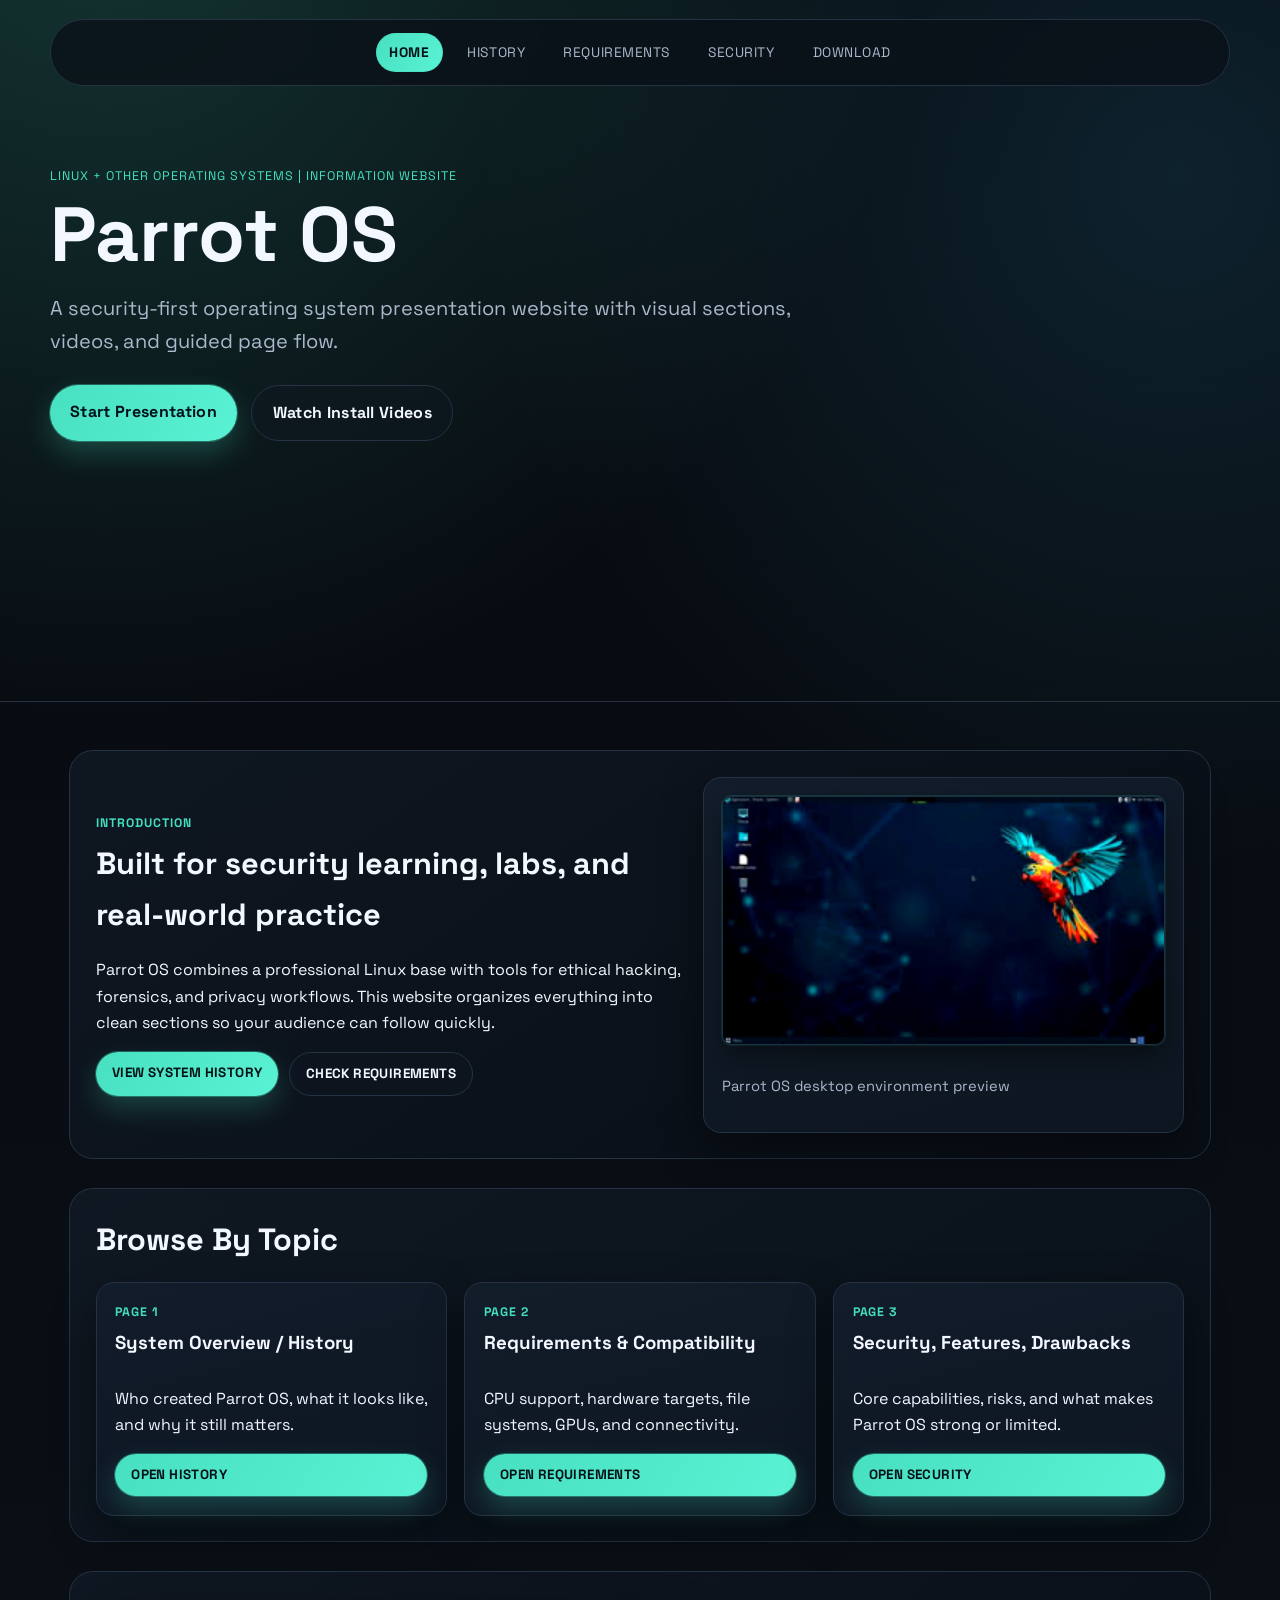
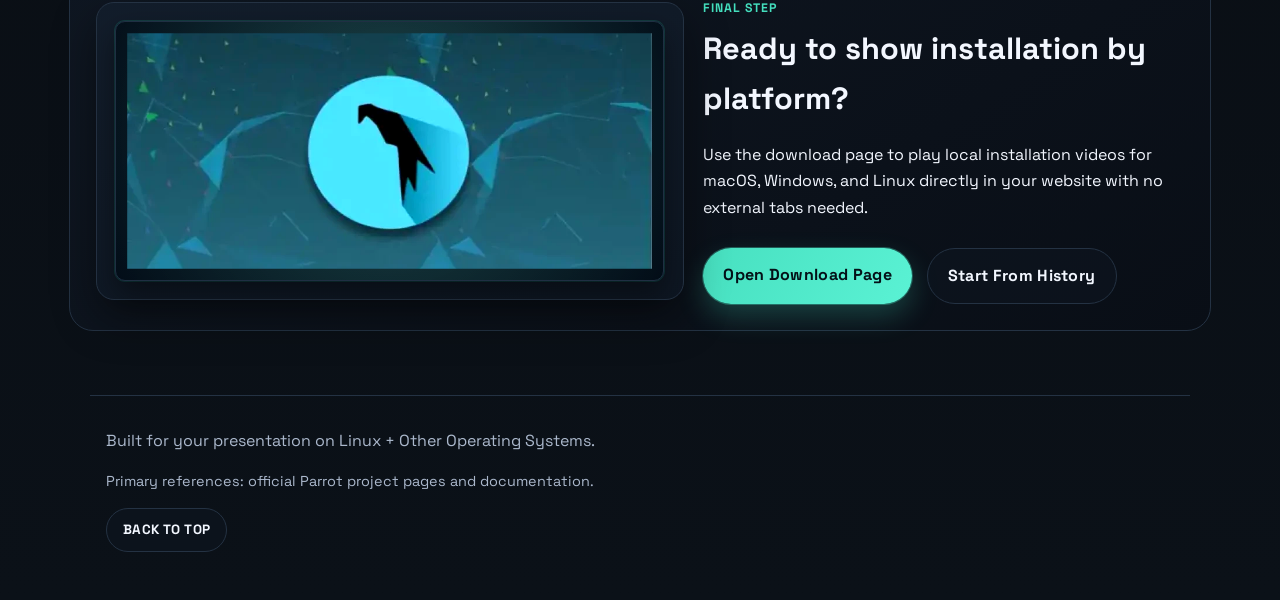
==== index.html @ a99ac96e "Initial Parrot OS presentation website" ====
<!doctype html>
<html lang="en">
<head>
  <meta charset="UTF-8" />
  <meta name="viewport" content="width=device-width, initial-scale=1.0" />
  <title>Parrot OS | Home</title>
  <link rel="preconnect" href="https://fonts.googleapis.com">
  <link rel="preconnect" href="https://fonts.gstatic.com" crossorigin>
  <link href="https://fonts.googleapis.com/css2?family=Space+Grotesk:wght@400;500;700&family=JetBrains+Mono:wght@400;600&display=swap" rel="stylesheet">
  <link rel="stylesheet" href="styles.css" />
</head>
<body>
  <header class="hero" id="top">
    <nav class="nav">
      <a class="current" href="index.html">Home</a>
      <a href="history.html">History</a>
      <a href="requirements.html">Requirements</a>
      <a href="security.html">Security</a>
      <a href="download.html">Download</a>
    </nav>

    <div class="hero-inner">
      <p class="eyebrow">Linux + Other Operating Systems | Information Website</p>
      <h1>Parrot OS</h1>
      <p class="subtitle">A security-first operating system presentation website with visual sections, videos, and guided page flow.</p>
      <div class="hero-actions">
        <a class="btn" href="history.html">Start Presentation</a>
        <a class="btn ghost" href="download.html">Watch Install Videos</a>
      </div>
    </div>
  </header>

  <main>
    <section class="panel featured-panel">
      <div class="split">
        <div>
          <p class="section-tag">Introduction</p>
          <h2>Built for security learning, labs, and real-world practice</h2>
          <p>Parrot OS combines a professional Linux base with tools for ethical hacking, forensics, and privacy workflows. This website organizes everything into clean sections so your audience can follow quickly.</p>
          <div class="card-actions">
            <a class="btn small" href="history.html">View System History</a>
            <a class="btn small ghost" href="requirements.html">Check Requirements</a>
          </div>
        </div>
        <article class="card media-card">
          <img class="home-desktop" src="images/ultra/download-1-enhanced.jpg" alt="Parrot desktop view" loading="lazy" />
          <p class="caption">Parrot OS desktop environment preview</p>
        </article>
      </div>
    </section>

    <section class="panel">
      <h2>Browse By Topic</h2>
      <div class="grid three page-links">
        <article class="card">
          <p class="section-tag">Page 1</p>
          <h3>System Overview / History</h3>
          <p>Who created Parrot OS, what it looks like, and why it still matters.</p>
          <a class="btn small" href="history.html">Open History</a>
        </article>
        <article class="card">
          <p class="section-tag">Page 2</p>
          <h3>Requirements & Compatibility</h3>
          <p>CPU support, hardware targets, file systems, GPUs, and connectivity.</p>
          <a class="btn small" href="requirements.html">Open Requirements</a>
        </article>
        <article class="card">
          <p class="section-tag">Page 3</p>
          <h3>Security, Features, Drawbacks</h3>
          <p>Core capabilities, risks, and what makes Parrot OS strong or limited.</p>
          <a class="btn small" href="security.html">Open Security</a>
        </article>
      </div>
    </section>

    <section class="panel cta-panel">
      <div class="split">
        <article class="card media-card">
          <img class="home-logo" src="images/parrot-logo-home.webp" alt="Parrot OS logo" loading="lazy" />
        </article>
        <div>
          <p class="section-tag">Final Step</p>
          <h2>Ready to show installation by platform?</h2>
          <p>Use the download page to play local installation videos for macOS, Windows, and Linux directly in your website with no external tabs needed.</p>
          <div class="hero-actions">
            <a class="btn" href="download.html">Open Download Page</a>
            <a class="btn ghost" href="history.html">Start From History</a>
          </div>
        </div>
      </div>
    </section>
  </main>

  <footer class="footer">
    <p>Built for your presentation on Linux + Other Operating Systems.</p>
    <p class="sources">Primary references: official Parrot project pages and documentation.</p>
    <a class="btn small ghost" href="#top">Back to top</a>
  </footer>
  <script src="script.js"></script>
</body>
</html>
---- styles.css ----
:root {
  --bg: #070a0f;
  --bg-soft: #0d141c;
  --card: #121a24;
  --text: #f3f7ff;
  --muted: #abb8cc;
  --line: #243243;
  --accent: #44dfbe;
  --accent-2: #3ac7ff;
  --glow: rgba(68, 223, 190, 0.24);
  --shadow: 0 18px 44px rgba(0, 0, 0, 0.42);
}

* {
  box-sizing: border-box;
}

html {
  scroll-behavior: smooth;
}

body {
  margin: 0;
  font-family: "Space Grotesk", sans-serif;
  background:
    radial-gradient(circle at 8% -5%, rgba(68, 223, 190, 0.2), transparent 32%),
    radial-gradient(circle at 92% 8%, rgba(58, 199, 255, 0.12), transparent 30%),
    linear-gradient(180deg, #070a0f 0%, #0b1118 100%);
  color: var(--text);
  line-height: 1.65;
}

.hero {
  min-height: 78vh;
  border-bottom: 1px solid var(--line);
  position: relative;
  padding: 1.2rem 1rem 4rem;
}

.hero.compact {
  min-height: 45vh;
}

.nav {
  max-width: 1180px;
  margin: 0 auto;
  display: flex;
  flex-wrap: wrap;
  justify-content: center;
  gap: 0.7rem;
  padding: 0.8rem;
  border: 1px solid var(--line);
  border-radius: 999px;
  backdrop-filter: blur(6px);
  background: rgba(10, 16, 24, 0.74);
  position: sticky;
  top: 0.75rem;
  z-index: 10;
}

.nav a {
  color: var(--muted);
  text-decoration: none;
  font-size: 0.86rem;
  letter-spacing: 0.04em;
  text-transform: uppercase;
  padding: 0.44rem 0.78rem;
  border-radius: 999px;
  border: 1px solid transparent;
}

.nav a:hover {
  color: var(--text);
  background: rgba(53, 214, 180, 0.16);
  border-color: rgba(53, 214, 180, 0.28);
}

.nav a.current {
  color: #051117;
  background: linear-gradient(120deg, #47e0c0, #5af2d4);
  border-color: rgba(71, 224, 192, 0.6);
  font-weight: 700;
}

.hero-inner {
  max-width: 1180px;
  margin: 5rem auto 0;
}

.eyebrow {
  color: var(--accent);
  letter-spacing: 0.08em;
  text-transform: uppercase;
  font-size: 0.78rem;
  margin-bottom: 0.5rem;
}

h1 {
  font-size: clamp(2.4rem, 6vw, 5.8rem);
  line-height: 1.05;
  margin: 0;
}

.subtitle {
  color: var(--muted);
  max-width: 790px;
  margin-top: 1.05rem;
  font-size: clamp(1.03rem, 1.9vw, 1.25rem);
}

.hero-actions {
  display: flex;
  gap: 0.9rem;
  margin-top: 1.7rem;
  flex-wrap: wrap;
}

.btn {
  display: inline-block;
  border-radius: 999px;
  padding: 0.86rem 1.26rem;
  text-decoration: none;
  color: #041118;
  background: linear-gradient(120deg, #47e0c0, #5af2d4);
  font-weight: 700;
  letter-spacing: 0.02em;
  box-shadow: 0 0 0 1px rgba(71, 224, 192, 0.35), 0 12px 28px var(--glow);
}

.btn:hover {
  transform: translateY(-1px);
}

.btn.ghost {
  background: rgba(15, 24, 35, 0.45);
  border: 1px solid var(--line);
  color: var(--text);
  box-shadow: none;
}

.btn.small {
  padding: 0.62rem 1rem;
  font-size: 0.84rem;
  text-transform: uppercase;
  letter-spacing: 0.03em;
}

main {
  max-width: 1180px;
  margin: 0 auto;
  padding: 1.2rem;
}

.panel {
  margin: 1.8rem 0;
  padding: 1.6rem;
  border: 1px solid var(--line);
  border-radius: 24px;
  background:
    linear-gradient(150deg, rgba(16, 24, 35, 0.95), rgba(9, 15, 24, 0.96));
}

h2 {
  font-size: clamp(1.6rem, 2.4vw, 2.5rem);
  margin-top: 0;
  margin-bottom: 1.05rem;
}

h3 {
  margin-top: 0;
  margin-bottom: 0.7rem;
}

.grid {
  display: grid;
  gap: 1.1rem;
}

.grid.two {
  grid-template-columns: repeat(auto-fit, minmax(260px, 1fr));
}

.grid.three {
  grid-template-columns: repeat(auto-fit, minmax(220px, 1fr));
}

.card {
  border: 1px solid var(--line);
  border-radius: 18px;
  padding: 1.15rem;
  background:
    linear-gradient(165deg, rgba(18, 29, 42, 0.98), rgba(13, 22, 33, 0.98));
  box-shadow: var(--shadow);
}

.section-tag {
  margin: 0 0 0.35rem;
  color: var(--accent);
  font-size: 0.77rem;
  letter-spacing: 0.08em;
  text-transform: uppercase;
  font-weight: 700;
}

.split {
  display: grid;
  grid-template-columns: 1.1fr 0.9fr;
  gap: 1.2rem;
  align-items: center;
}

.featured-panel,
.cta-panel {
  background:
    linear-gradient(145deg, rgba(15, 23, 34, 0.98), rgba(9, 14, 22, 0.98));
}

.stats {
  margin-top: 1.6rem;
  display: grid;
  grid-template-columns: repeat(3, minmax(180px, 1fr));
  gap: 0.75rem;
}

.stat {
  border: 1px solid var(--line);
  border-radius: 16px;
  background: rgba(12, 20, 30, 0.75);
  padding: 0.78rem 0.9rem;
}

.stat-label {
  margin: 0;
  color: var(--muted);
  font-size: 0.77rem;
  text-transform: uppercase;
  letter-spacing: 0.06em;
}

.stat-value {
  margin: 0.2rem 0 0;
  font-weight: 600;
}

.media-card {
  display: grid;
  grid-template-columns: 1fr;
  gap: 0.95rem;
}

.card ul,
.card ol {
  margin: 0;
  padding-left: 1.15rem;
}

.card li {
  margin: 0.4rem 0;
}

.full {
  margin-top: 1rem;
}

.image-card img {
  width: 100%;
  border-radius: 10px;
  border: 1px solid var(--line);
  display: block;
  object-fit: cover;
  image-rendering: -webkit-optimize-contrast;
  filter: saturate(1.08) contrast(1.05) brightness(1.02);
  box-shadow: 0 14px 28px rgba(0, 0, 0, 0.42), 0 0 0 1px rgba(53, 214, 180, 0.16);
  transition: transform 0.35s ease, filter 0.35s ease, box-shadow 0.35s ease;
}

.caption {
  color: var(--muted);
  font-size: 0.92rem;
}

.video-wrap {
  border-radius: 12px;
  overflow: hidden;
  border: 1px solid rgba(53, 214, 180, 0.28);
  background: #000;
  box-shadow: 0 16px 36px rgba(0, 0, 0, 0.5), 0 0 0 1px rgba(53, 214, 180, 0.12);
  transition: transform 0.3s ease, box-shadow 0.3s ease, border-color 0.3s ease;
}

.video-wrap iframe {
  width: 100%;
  aspect-ratio: 16 / 9;
  border: 0;
}

.local-video {
  width: 100%;
  aspect-ratio: 16 / 9;
  display: block;
  background: #000;
  object-fit: cover;
  filter: saturate(1.04) contrast(1.04);
}

.platform-card h3 {
  text-align: center;
}

.platform-video {
  object-fit: contain;
  object-position: center center;
  background: #0a1118;
}

.media-card img {
  width: 100%;
  border-radius: 10px;
  border: 1px solid var(--line);
  object-fit: cover;
  max-height: 260px;
  image-rendering: -webkit-optimize-contrast;
  filter: saturate(1.08) contrast(1.05) brightness(1.02);
  box-shadow: 0 14px 28px rgba(0, 0, 0, 0.42), 0 0 0 1px rgba(53, 214, 180, 0.16);
  transition: transform 0.35s ease, filter 0.35s ease, box-shadow 0.35s ease;
}

.media-card img:hover,
.image-card img:hover {
  transform: translateY(-2px) scale(1.01);
  filter: saturate(1.14) contrast(1.08) brightness(1.04);
  box-shadow: 0 20px 34px rgba(0, 0, 0, 0.54), 0 0 0 1px rgba(90, 242, 212, 0.22);
}

.home-logo {
  max-height: 220px;
  width: 100%;
  object-fit: contain;
  padding: 0.7rem;
  background: radial-gradient(circle at 50% 45%, rgba(90, 242, 212, 0.2), rgba(7, 16, 25, 0.85));
}

.home-desktop {
  max-height: 260px;
  width: 100%;
  object-fit: cover;
  object-position: center;
  filter: saturate(1.16) contrast(1.1) brightness(1.05);
}

.video-wrap:hover {
  transform: translateY(-2px);
  border-color: rgba(90, 242, 212, 0.58);
  box-shadow: 0 22px 42px rgba(0, 0, 0, 0.6), 0 0 0 1px rgba(90, 242, 212, 0.2);
}

.note {
  color: var(--muted);
  margin: 0.85rem 0 0;
  font-family: "JetBrains Mono", monospace;
  font-size: 0.86rem;
}

.inline-link {
  color: var(--accent-2);
}

.card-actions {
  display: flex;
  flex-wrap: wrap;
  gap: 0.65rem;
  margin-top: 0.9rem;
}

.card-actions.stack {
  flex-direction: column;
  align-items: stretch;
}

.page-links .card {
  display: flex;
  flex-direction: column;
  justify-content: space-between;
}

.btn.outline {
  background: rgba(7, 17, 26, 0.55);
  color: var(--text);
  border: 2px solid rgba(53, 214, 180, 0.55);
  box-shadow: none;
}

.btn.outline:hover {
  border-color: rgba(90, 242, 212, 0.95);
  background: rgba(11, 26, 38, 0.88);
}

.resource-links .btn {
  width: calc(100% + 0.5rem);
  margin-left: -0.25rem;
  min-height: 56px;
  display: flex;
  align-items: center;
  justify-content: center;
  font-size: 1rem;
  padding: 0.95rem 1rem;
}

@media (prefers-reduced-motion: reduce) {
  .media-card img,
  .image-card img,
  .video-wrap {
    transition: none;
  }
}

.footer {
  max-width: 1100px;
  margin: 1rem auto 2rem;
  padding: 1rem;
  border-top: 1px solid var(--line);
  color: var(--muted);
}

.footer a {
  color: var(--accent);
  text-decoration: none;
}

.sources {
  font-size: 0.9rem;
}

.reveal {
  opacity: 0;
  transform: translateY(24px);
  transition:
    opacity 0.7s ease,
    transform 0.7s ease;
  transition-delay: var(--reveal-delay, 0ms);
}

.reveal.in-view {
  opacity: 1;
  transform: translateY(0);
}

@media (prefers-reduced-motion: reduce) {
  .reveal {
    opacity: 1;
    transform: none;
    transition: none;
  }
}

@media (max-width: 700px) {
  .hero {
    min-height: auto;
    padding-bottom: 1.5rem;
  }

  .hero-inner {
    margin-top: 2rem;
  }

  .panel {
    padding: 1rem;
  }

  .hero.compact {
    min-height: 36vh;
  }

  .split {
    grid-template-columns: 1fr;
  }

  .stats {
    grid-template-columns: 1fr;
  }
}
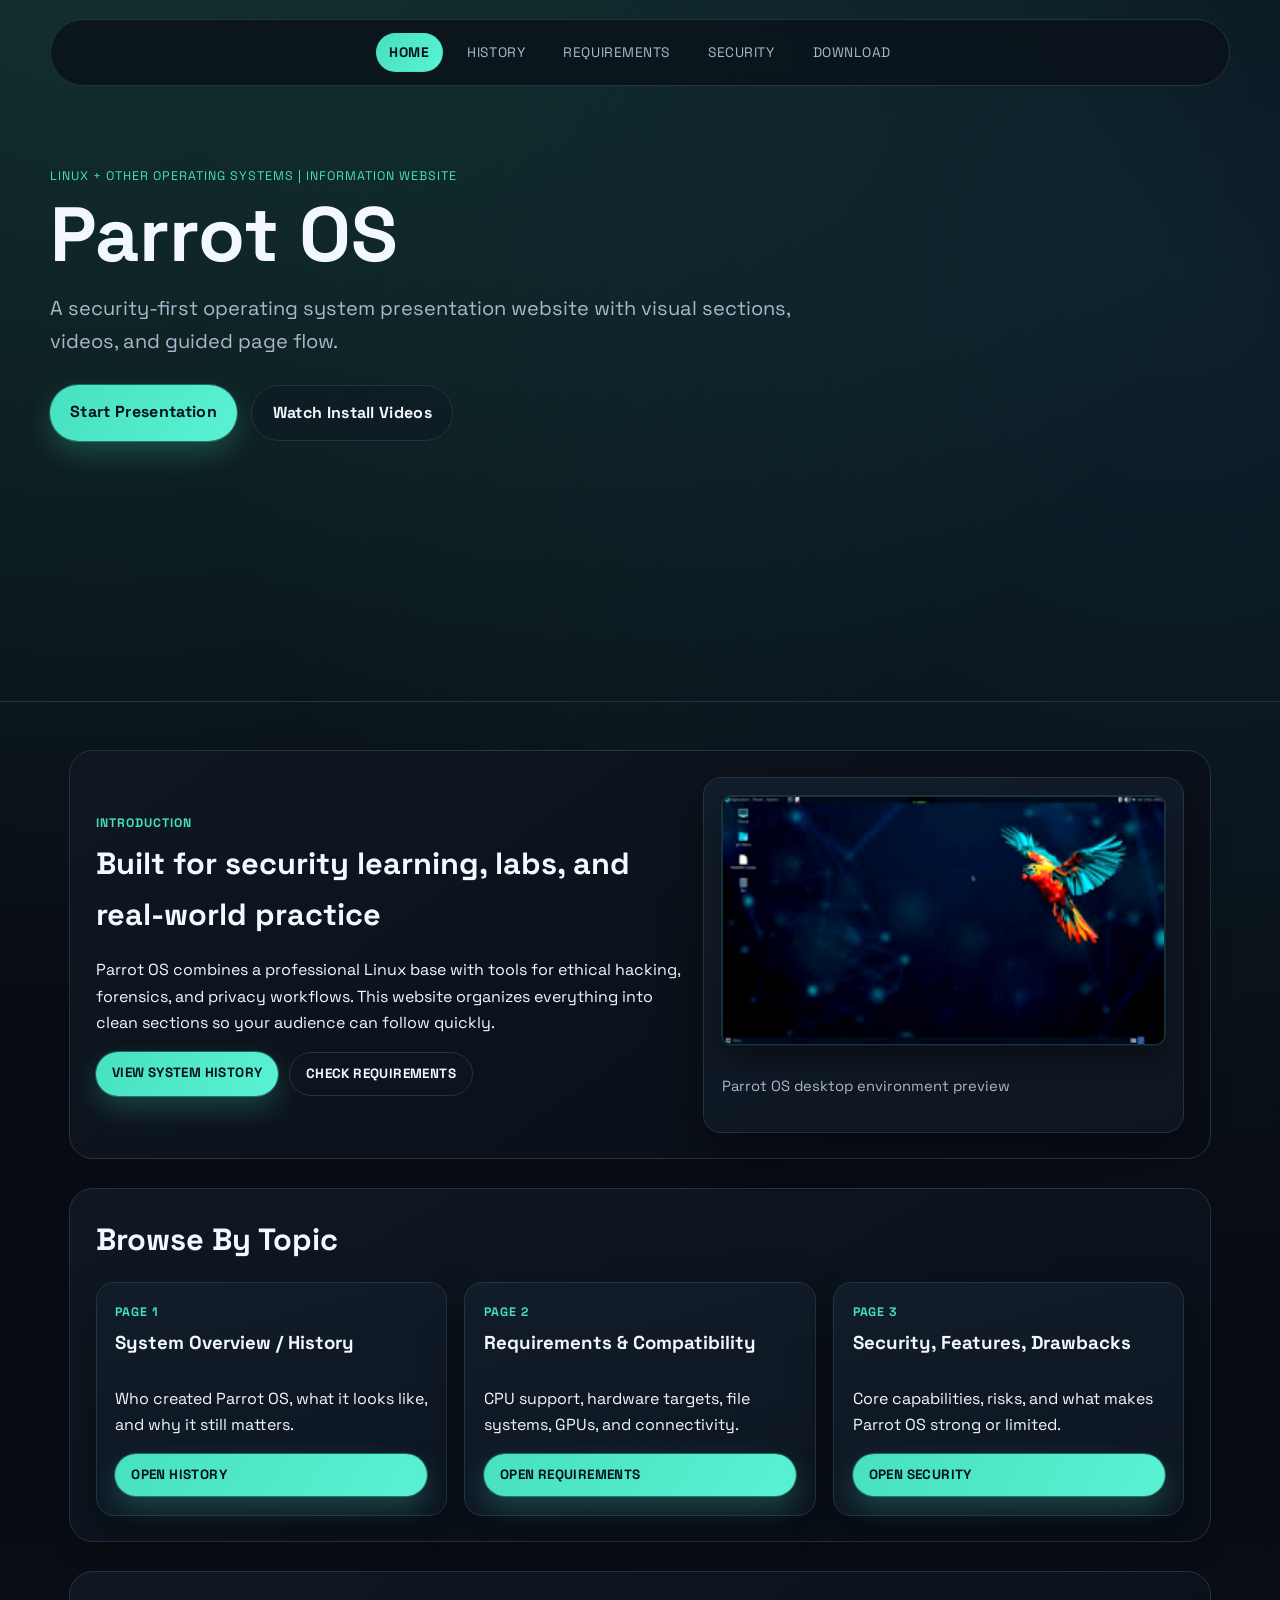
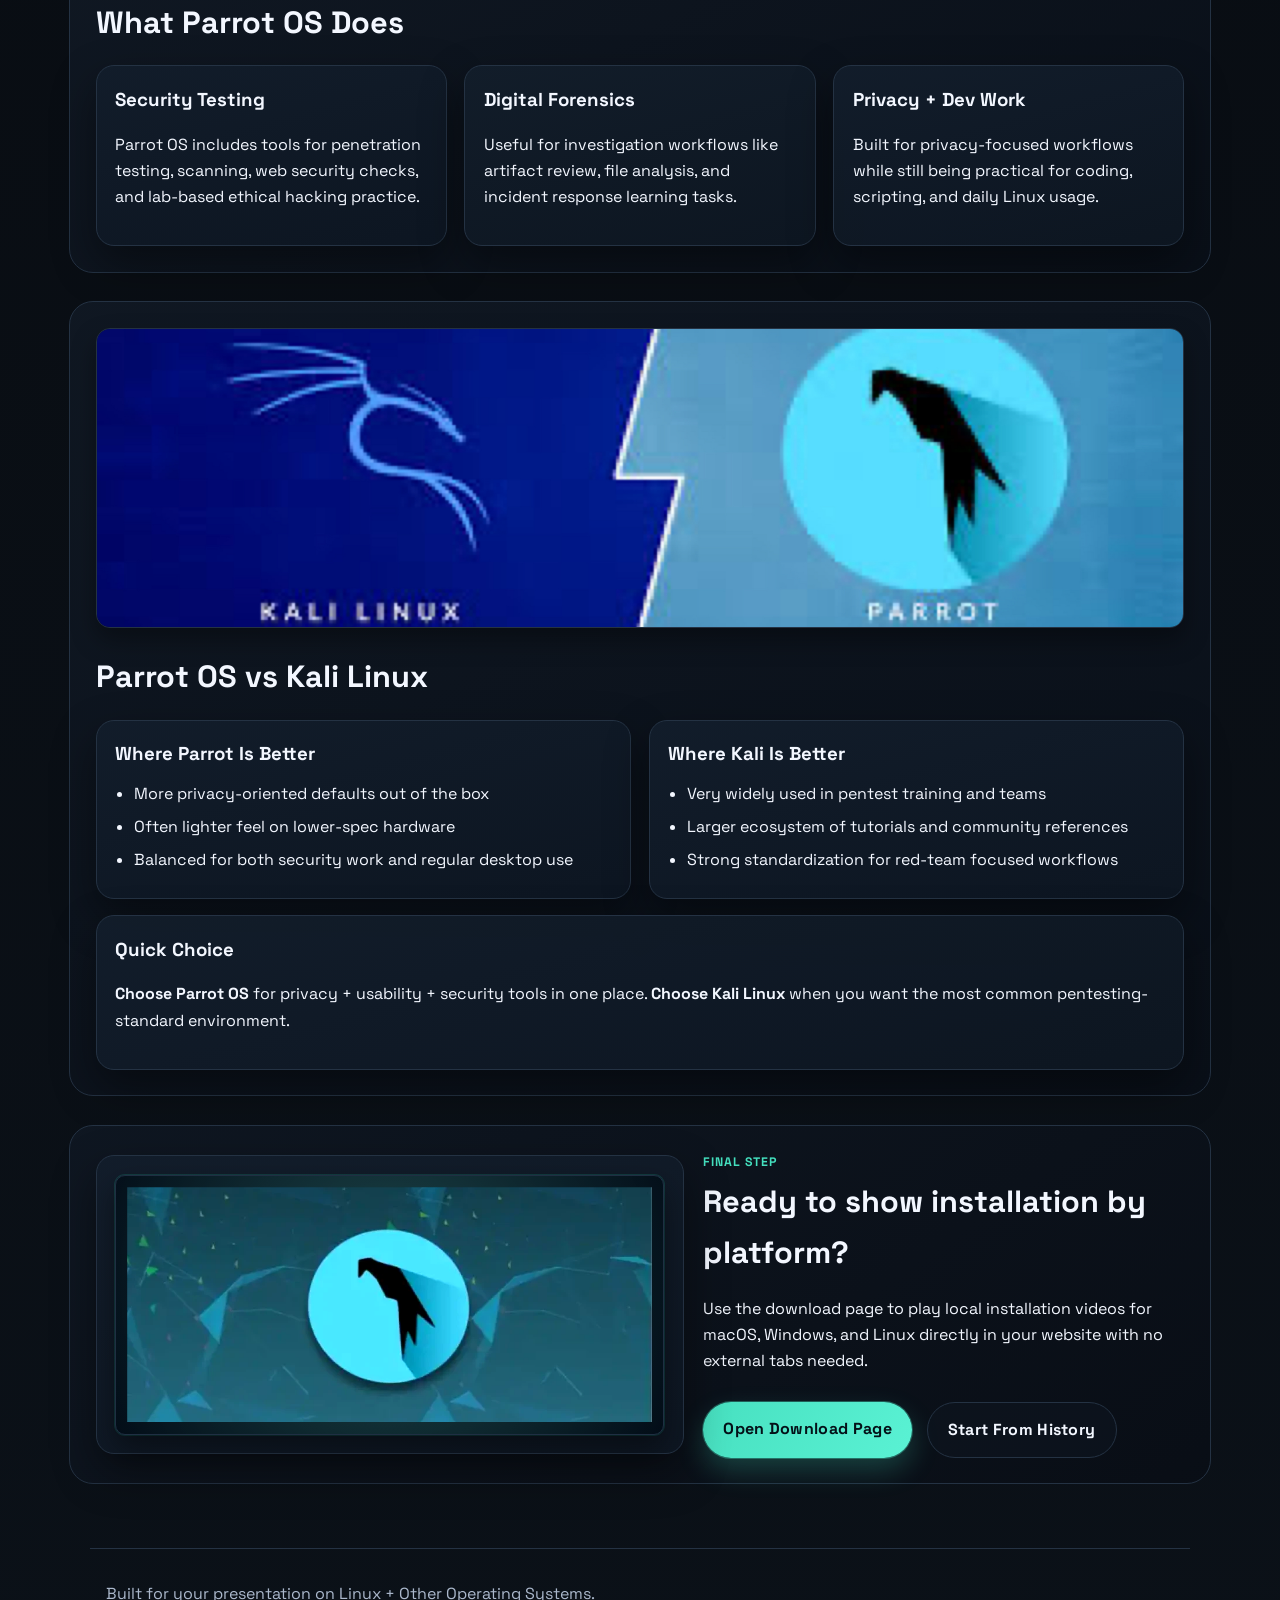
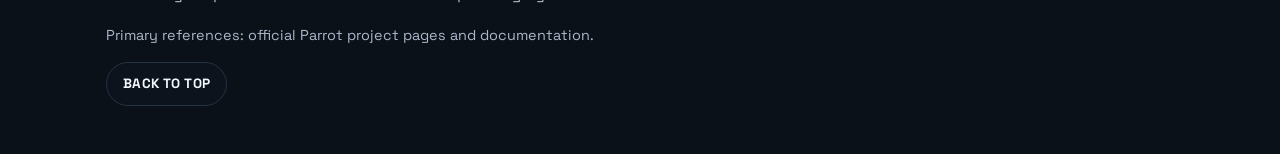
==== commit 7d27cc8d: "Update home comparison banner assets and styling" ====
--- a/index.html
+++ b/index.html
@@ -73,6 +73,51 @@
       </div>
     </section>
 
+    <section class="panel">
+      <h2>What Parrot OS Does</h2>
+      <div class="grid three">
+        <article class="card">
+          <h3>Security Testing</h3>
+          <p>Parrot OS includes tools for penetration testing, scanning, web security checks, and lab-based ethical hacking practice.</p>
+        </article>
+        <article class="card">
+          <h3>Digital Forensics</h3>
+          <p>Useful for investigation workflows like artifact review, file analysis, and incident response learning tasks.</p>
+        </article>
+        <article class="card">
+          <h3>Privacy + Dev Work</h3>
+          <p>Built for privacy-focused workflows while still being practical for coding, scripting, and daily Linux usage.</p>
+        </article>
+      </div>
+    </section>
+
+    <section class="panel">
+      <img class="section-banner" src="images/ultra/kali-vs-parrot-ultra.jpeg" alt="Parrot OS vs Kali Linux comparison" loading="lazy" />
+      <h2>Parrot OS vs Kali Linux</h2>
+      <div class="grid two">
+        <article class="card">
+          <h3>Where Parrot Is Better</h3>
+          <ul>
+            <li>More privacy-oriented defaults out of the box</li>
+            <li>Often lighter feel on lower-spec hardware</li>
+            <li>Balanced for both security work and regular desktop use</li>
+          </ul>
+        </article>
+        <article class="card">
+          <h3>Where Kali Is Better</h3>
+          <ul>
+            <li>Very widely used in pentest training and teams</li>
+            <li>Larger ecosystem of tutorials and community references</li>
+            <li>Strong standardization for red-team focused workflows</li>
+          </ul>
+        </article>
+      </div>
+      <article class="card full">
+        <h3>Quick Choice</h3>
+        <p><strong>Choose Parrot OS</strong> for privacy + usability + security tools in one place. <strong>Choose Kali Linux</strong> when you want the most common pentesting-standard environment.</p>
+      </article>
+    </section>
+
     <section class="panel cta-panel">
       <div class="split">
         <article class="card media-card">
--- a/styles.css
+++ b/styles.css
@@ -202,6 +202,17 @@
   font-weight: 700;
 }
 
+.section-banner {
+  width: 100%;
+  max-height: 300px;
+  object-fit: cover;
+  object-position: center;
+  border-radius: 14px;
+  border: 1px solid var(--line);
+  margin-bottom: 1rem;
+  box-shadow: 0 12px 24px rgba(0, 0, 0, 0.35);
+}
+
 .split {
   display: grid;
   grid-template-columns: 1.1fr 0.9fr;
